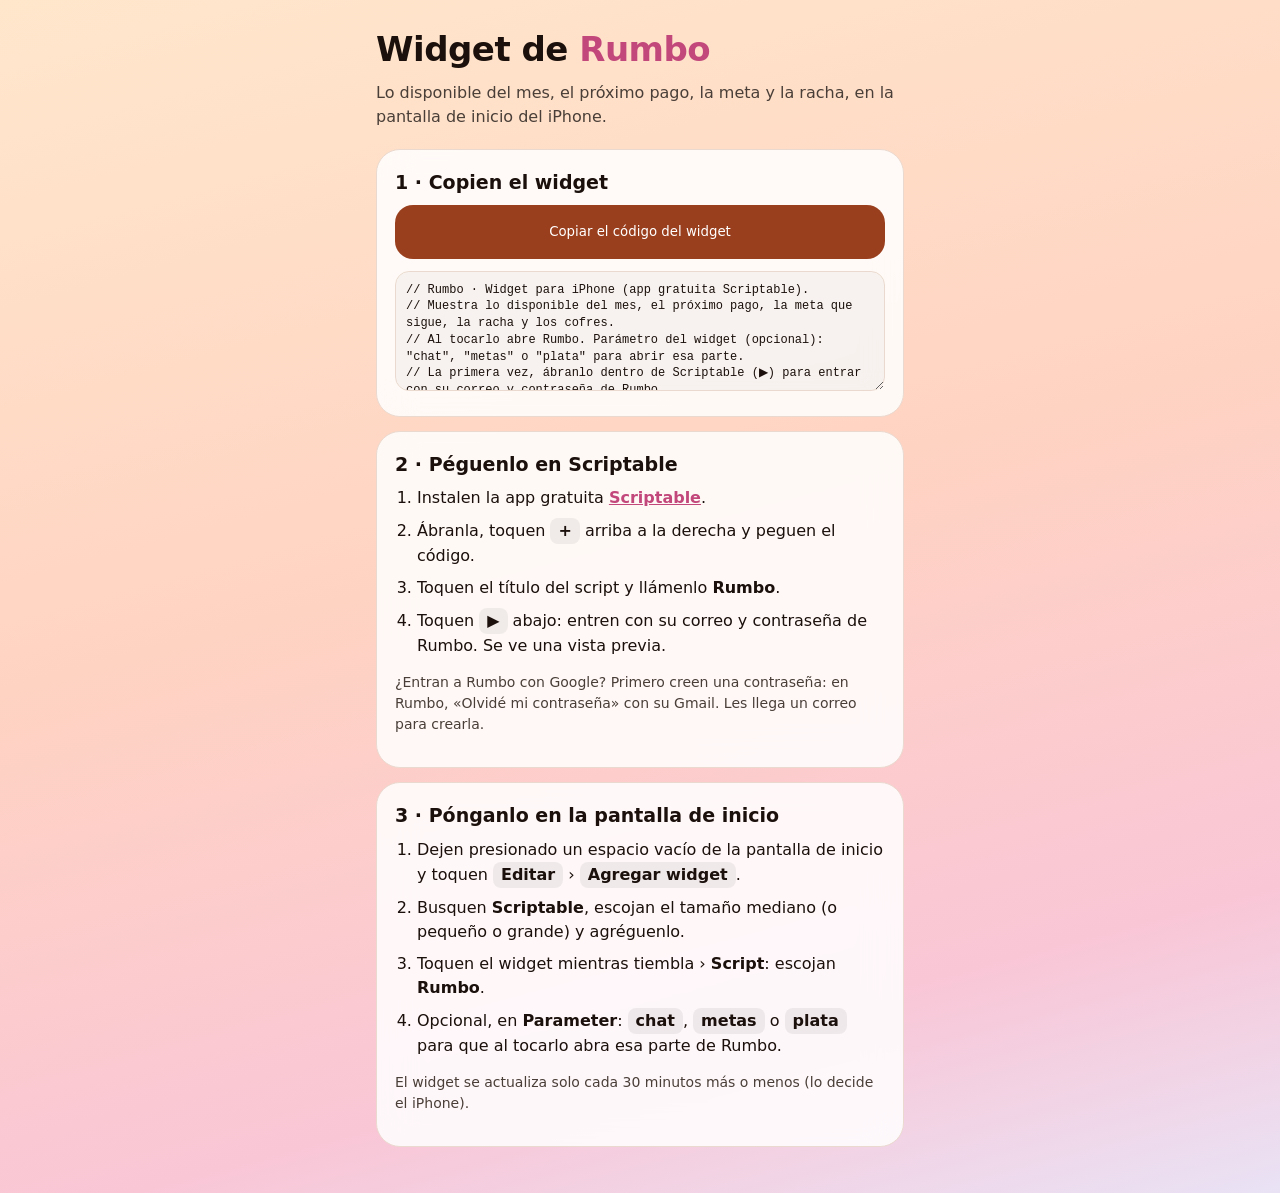
==== widget.html @ 3827d7d6 "Add files via upload" ====
<!doctype html>
<html lang="es">
<head>
<meta charset="utf-8">
<meta name="viewport" content="width=device-width, initial-scale=1, viewport-fit=cover">
<title>Widget de Rumbo</title>
<meta name="theme-color" content="#FFE7CC">
<style>
:root{--fg:#1B100B;--muted:#4A3F38;--a1:#9A3F1E;--a3:#C2477A;--card:#FFFFFFD9;--line:#EAD9CF}
@media (prefers-color-scheme:dark){:root:not([data-theme="light"]){--fg:#FFF;--muted:#CBD5EA;--card:#151C33E6;--line:#2A3355}}
:root[data-theme="dark"]{--fg:#FFF;--muted:#CBD5EA;--card:#151C33E6;--line:#2A3355}
*{box-sizing:border-box}
body{margin:0;min-height:100vh;font:16px/1.5 -apple-system,BlinkMacSystemFont,"Inter",system-ui,sans-serif;color:var(--fg);background:linear-gradient(165deg,#FFE7CC,#FFD3C2 45%,#F9C6D6 80%,#E9E2F5)}
@media (prefers-color-scheme:dark){body{background:linear-gradient(165deg,#1E2160,#3B2E7A 60%,#5B2A6E)}}
main{max-width:560px;margin:0 auto;padding:calc(24px + env(safe-area-inset-top,0px)) 16px calc(32px + env(safe-area-inset-bottom,0px))}
h1{margin:0;font-size:34px;letter-spacing:-.5px}
h1 span{color:var(--a3)}
.sub{margin:6px 0 20px;color:var(--muted)}
.card{background:var(--card);border:1px solid var(--line);border-radius:24px;padding:18px;margin-bottom:14px;backdrop-filter:blur(18px)}
ol{margin:0;padding-left:22px}li{margin:8px 0}
b.k{display:inline-block;padding:1px 8px;border-radius:8px;background:#0000000F}
button{width:100%;min-height:54px;border:0;border-radius:18px;background:var(--a1);color:#fff;font:700 17px inherit;font-family:inherit;cursor:pointer}
button.ok{background:#2E8B6A}
a{color:var(--a3);font-weight:700}
textarea{width:100%;height:120px;margin-top:12px;border-radius:14px;border:1px solid var(--line);padding:10px;font:12px/1.4 ui-monospace,Menlo,monospace;background:#00000008;color:var(--fg)}
.nota{font-size:14px;color:var(--muted)}
</style>
</head>
<body>
<main>
  <h1>Widget de <span>Rumbo</span></h1>
  <p class="sub">Lo disponible del mes, el próximo pago, la meta y la racha, en la pantalla de inicio del iPhone.</p>

  <section class="card">
    <h2 style="margin:0 0 8px;font-size:19px">1 · Copien el widget</h2>
    <button id="copiar" type="button">Copiar el código del widget</button>
    <textarea id="codigo" readonly aria-label="Código del widget">Cargando…</textarea>
  </section>

  <section class="card">
    <h2 style="margin:0 0 8px;font-size:19px">2 · Péguenlo en Scriptable</h2>
    <ol>
      <li>Instalen la app gratuita <a href="https://apps.apple.com/app/scriptable/id1405459188">Scriptable</a>.</li>
      <li>Ábranla, toquen <b class="k">+</b> arriba a la derecha y peguen el código.</li>
      <li>Toquen el título del script y llámenlo <b>Rumbo</b>.</li>
      <li>Toquen <b class="k">▶</b> abajo: entren con su correo y contraseña de Rumbo. Se ve una vista previa.</li>
    </ol>
    <p class="nota">¿Entran a Rumbo con Google? Primero creen una contraseña: en Rumbo, «Olvidé mi contraseña» con su Gmail. Les llega un correo para crearla.</p>
  </section>

  <section class="card">
    <h2 style="margin:0 0 8px;font-size:19px">3 · Pónganlo en la pantalla de inicio</h2>
    <ol>
      <li>Dejen presionado un espacio vacío de la pantalla de inicio y toquen <b class="k">Editar</b> › <b class="k">Agregar widget</b>.</li>
      <li>Busquen <b>Scriptable</b>, escojan el tamaño mediano (o pequeño o grande) y agréguenlo.</li>
      <li>Toquen el widget mientras tiembla › <b>Script</b>: escojan <b>Rumbo</b>.</li>
      <li>Opcional, en <b>Parameter</b>: <b class="k">chat</b>, <b class="k">metas</b> o <b class="k">plata</b> para que al tocarlo abra esa parte de Rumbo.</li>
    </ol>
    <p class="nota">El widget se actualiza solo cada 30 minutos más o menos (lo decide el iPhone).</p>
  </section>
</main>
<script>
  const t = document.getElementById('codigo'), b = document.getElementById('copiar');
  fetch('widget-rumbo.js', {cache: 'no-cache'}).then(r => r.text()).then(s => { t.value = s; }).catch(() => { t.value = 'No se pudo cargar el código. Revisen el internet y recarguen.'; });
  b.addEventListener('click', async () => {
    try { await navigator.clipboard.writeText(t.value); } catch (e) { t.focus(); t.select(); document.execCommand('copy'); }
    b.textContent = 'Copiado: ahora péguenlo en Scriptable'; b.classList.add('ok');
  });
</script>
</body>
</html>
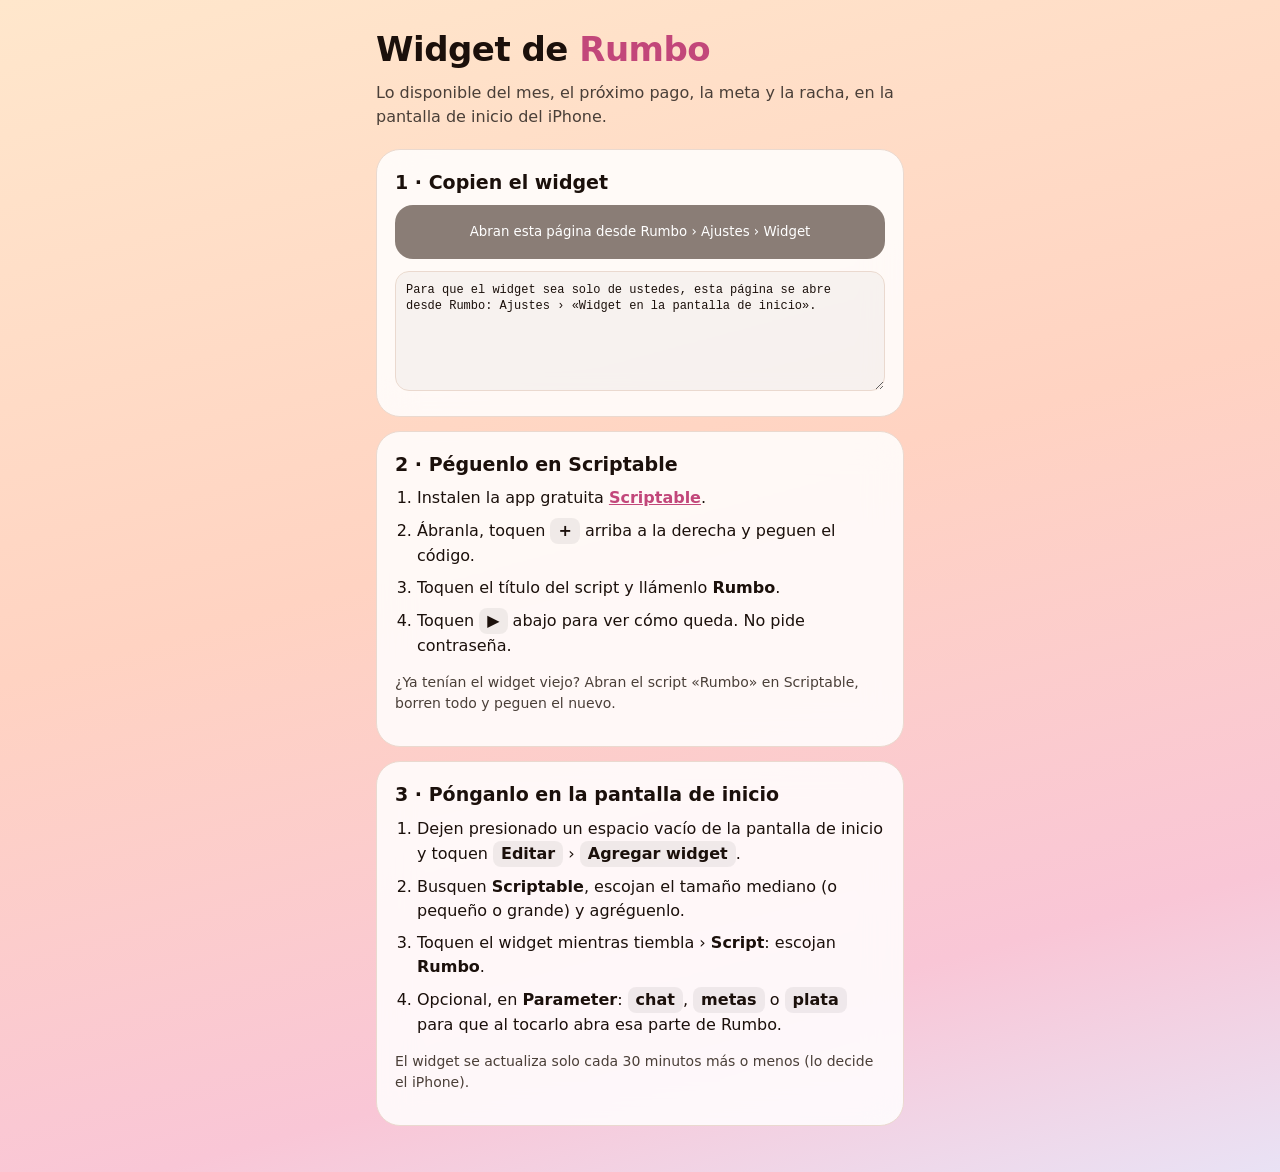
==== commit d5ab8caf: "Add files via upload" ====
--- a/widget.html
+++ b/widget.html
@@ -19,7 +19,7 @@
 .card{background:var(--card);border:1px solid var(--line);border-radius:24px;padding:18px;margin-bottom:14px;backdrop-filter:blur(18px)}
 ol{margin:0;padding-left:22px}li{margin:8px 0}
 b.k{display:inline-block;padding:1px 8px;border-radius:8px;background:#0000000F}
-button{width:100%;min-height:54px;border:0;border-radius:18px;background:var(--a1);color:#fff;font:700 17px inherit;font-family:inherit;cursor:pointer}
+button:disabled{background:#8a7d76}button{width:100%;min-height:54px;border:0;border-radius:18px;background:var(--a1);color:#fff;font:700 17px inherit;font-family:inherit;cursor:pointer}
 button.ok{background:#2E8B6A}
 a{color:var(--a3);font-weight:700}
 textarea{width:100%;height:120px;margin-top:12px;border-radius:14px;border:1px solid var(--line);padding:10px;font:12px/1.4 ui-monospace,Menlo,monospace;background:#00000008;color:var(--fg)}
@@ -43,9 +43,9 @@
       <li>Instalen la app gratuita <a href="https://apps.apple.com/app/scriptable/id1405459188">Scriptable</a>.</li>
       <li>Ábranla, toquen <b class="k">+</b> arriba a la derecha y peguen el código.</li>
       <li>Toquen el título del script y llámenlo <b>Rumbo</b>.</li>
-      <li>Toquen <b class="k">▶</b> abajo: entren con su correo y contraseña de Rumbo. Se ve una vista previa.</li>
+      <li>Toquen <b class="k">▶</b> abajo para ver cómo queda. No pide contraseña.</li>
     </ol>
-    <p class="nota">¿Entran a Rumbo con Google? Primero creen una contraseña: en Rumbo, «Olvidé mi contraseña» con su Gmail. Les llega un correo para crearla.</p>
+    <p class="nota">¿Ya tenían el widget viejo? Abran el script «Rumbo» en Scriptable, borren todo y peguen el nuevo.</p>
   </section>
 
   <section class="card">
@@ -61,7 +61,11 @@
 </main>
 <script>
   const t = document.getElementById('codigo'), b = document.getElementById('copiar');
-  fetch('widget-rumbo.js', {cache: 'no-cache'}).then(r => r.text()).then(s => { t.value = s; }).catch(() => { t.value = 'No se pudo cargar el código. Revisen el internet y recarguen.'; });
+  // El enlace secreto llega desde Rumbo (Ajustes › Widget) en la dirección: widget.html#t=…
+  const tok = (location.hash.match(/t=([a-f0-9]{32})/) || [])[1] || '';
+  if (!tok) { b.disabled = true; b.textContent = 'Abran esta página desde Rumbo › Ajustes › Widget'; t.value = 'Para que el widget sea solo de ustedes, esta página se abre desde Rumbo: Ajustes › «Widget en la pantalla de inicio».'; }
+  else fetch('widget-rumbo.js', {cache: 'no-cache'}).then(r => r.text()).then(s => { t.value = s.replace('__TOKEN__', tok); }).catch(() => { t.value = 'No se pudo cargar el código. Revisen el internet y recarguen.'; });
+  history.replaceState(null, '', location.pathname); // que el enlace secreto no quede a la vista
   b.addEventListener('click', async () => {
     try { await navigator.clipboard.writeText(t.value); } catch (e) { t.focus(); t.select(); document.execCommand('copy'); }
     b.textContent = 'Copiado: ahora péguenlo en Scriptable'; b.classList.add('ok');
